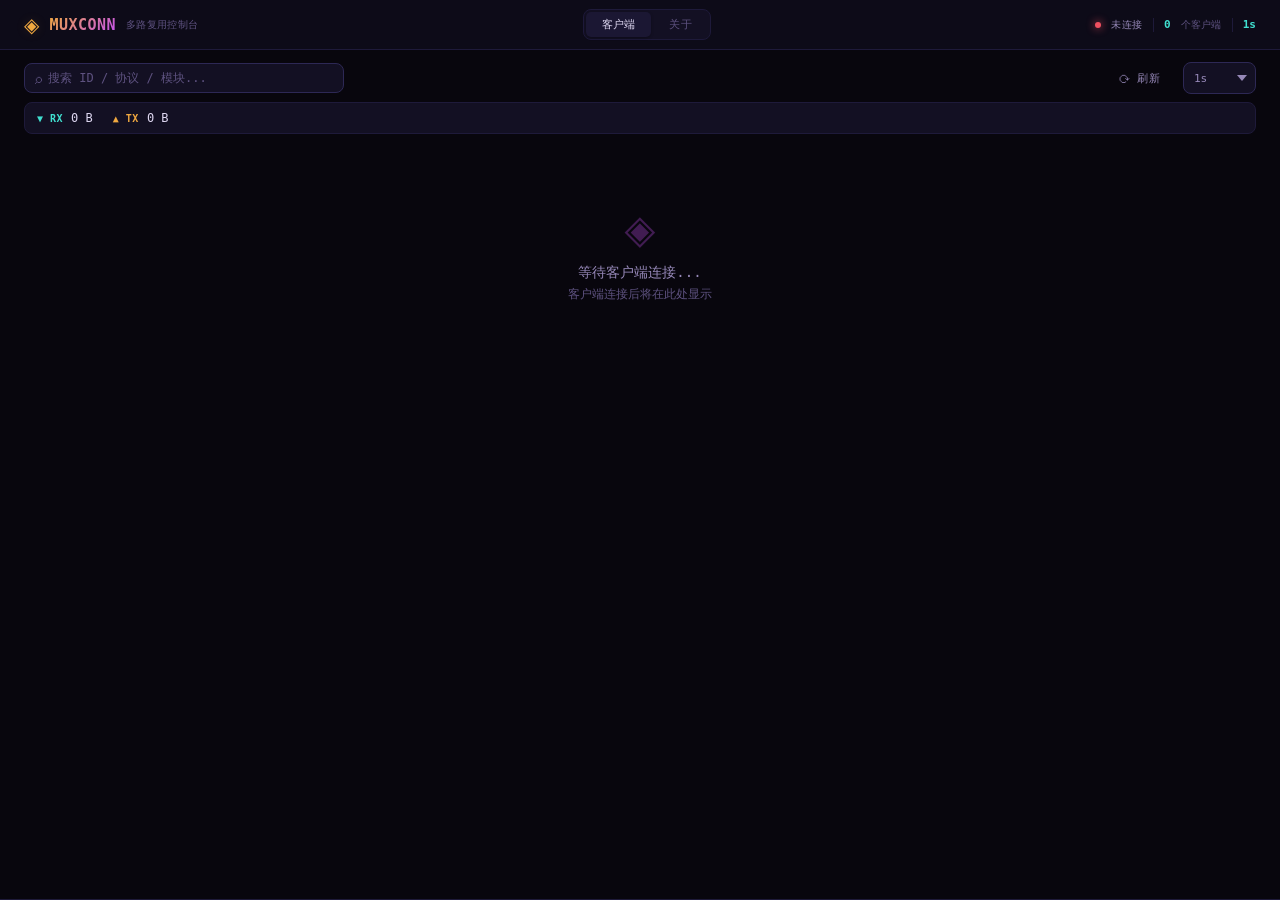
==== html/index.html @ 42e28bc2 "新增展示网页" ====
<!DOCTYPE html>
<html lang="zh-CN">
<head>
    <meta charset="UTF-8">
    <meta name="viewport" content="width=device-width, initial-scale=1.0">
    <title>MuxConn · 控制台</title>
    <link rel="stylesheet" href="style.css">
</head>
<body>
    <header>
        <div class="brand">
            <span class="brand-glyph">◈</span>
            <span class="brand-name">MUXCONN</span>
            <span class="brand-tag">多路复用控制台</span>
        </div>
        <div class="header-center">
            <nav class="tabs">
                <button class="tab active" data-view="clients">客户端</button>
                <button class="tab" data-view="about">关于</button>
            </nav>
        </div>
        <div class="header-status">
            <span class="live-indicator" id="liveDot"></span>
            <span class="live-label" id="statusText">未连接</span>
            <span class="stat-divider"></span>
            <span class="stat" id="clientCount">0</span>
            <span class="stat-label">个客户端</span>
            <span class="stat-divider"></span>
            <span class="stat" id="refreshInfo">自动</span>
        </div>
    </header>

    <main>
        <section id="view-clients" class="view active">
            <div class="toolbar">
                <div class="toolbar-left">
                    <div class="search-box">
                        <span class="search-icon">⌕</span>
                        <input type="text" id="searchInput" placeholder="搜索 ID / 协议 / 模块...">
                    </div>
                </div>
                <div class="toolbar-right">
                    <button class="btn btn-ghost" id="btnRefresh">
                        <span class="btn-icon">⟳</span> 刷新
                    </button>
                    <div class="interval-picker">
                        <select id="refreshInterval">
                            <option value="1" selected>1s</option>
                            <option value="3">3s</option>
                            <option value="5">5s</option>
                            <option value="10">10s</option>
                            <option value="0">不刷新</option>
                        </select>
                    </div>
                </div>
            </div>

            <div class="dashboard">
                <div class="traffic-bar">
                    <div class="traffic-item">
                        <span class="traffic-dir down">▼ RX</span>
                        <span class="traffic-val" id="totalRX">0 B</span>
                    </div>
                    <div class="traffic-item">
                        <span class="traffic-dir up">▲ TX</span>
                        <span class="traffic-val" id="totalTX">0 B</span>
                    </div>
                </div>
                <div class="card-grid" id="clientGrid">
                    <div class="empty-state" id="emptyState">
                        <div class="empty-icon">◈</div>
                        <div class="empty-title">等待客户端连接...</div>
                        <div class="empty-sub">客户端连接后将在此处显示</div>
                    </div>
                </div>
            </div>

            <div class="drawer" id="drawer">
                <div class="drawer-bar" id="drawerBar">
                    <span class="drawer-handle"></span>
                    <span class="drawer-title" id="drawerTitle">子流列表</span>
                    <span class="drawer-extra" id="drawerExtra"></span>
                </div>
                <div class="drawer-body" id="drawerBody">
                    <div class="drawer-empty" id="drawerEmpty">请选择客户端查看子流</div>
                    <table class="stream-table" id="streamTable">
                        <thead>
                            <tr>
                                <th>ID</th>
                                <th>RX ▾</th>
                                <th>TX ▴</th>
                                <th>连接时间</th>
                                <th>持续时长</th>
                                <th></th>
                            </tr>
                        </thead>
                        <tbody id="streamBody"></tbody>
                    </table>
                </div>
            </div>
        </section>

        <section id="view-about" class="view">
            <div class="about-panel">
                <div class="about-header">
                    <span class="about-glyph">◈</span>
                    <h2>MuxConn · 连接多路复用器</h2>
                </div>
                <p>一个 Go 库，可将多个子流多路复用到单个连接上，底层支持 <strong>yamux</strong> 或 <strong>smux</strong>。</p>
                <div class="about-section">
                    <h3>REST API</h3>
                    <div class="endpoint-list">
                        <code><span class="method">GET</span> /api/clients</code>
                        <code><span class="method">GET</span> /api/limit?id={id}&limit={rate}</code>
                        <code><span class="method">GET</span> /api/kill?id={id}&sid={sid}</code>
                        <code><span class="method">GET</span> /api/tunnel</code>
                        <code><span class="method">GET</span> /api/direct/{path}?id={id}</code>
                    </div>
                </div>
                <div class="about-section">
                    <h3>限流测试</h3>
                    <p>客户端上线后，使用 curl 测试限流效果：</p>
                    <code class="code-block">curl -L "http://127.0.0.1:9999/api/direct/api/download?id={CLIENT_ID}" -o /dev/null</code>
                    <p>在页面上调整限流值，观察下载速度的变化。</p>
                </div>
            </div>
        </section>
    </main>

    <div class="modal-overlay" id="limitModal">
        <div class="modal">
            <div class="modal-head">
                <h3>限流设置</h3>
                <button class="modal-x" id="modalClose">&times;</button>
            </div>
            <div class="modal-body">
                <div class="modal-target">客户端：<strong id="modalClientId">-</strong></div>
                <div class="form-row">
                    <label>速率</label>
                    <div class="form-controls">
                        <input type="number" id="modalLimit" value="10" min="0" placeholder="0">
                        <select id="modalUnit">
                            <option value="K">KB/s</option>
                            <option value="M" selected>MB/s</option>
                            <option value="G">GB/s</option>
                            <option value="inf">无限制</option>
                        </select>
                    </div>
                </div>
            </div>
            <div class="modal-foot">
                <button class="btn btn-ghost" id="modalCancel">取消</button>
                <button class="btn btn-primary" id="modalApply">应用</button>
            </div>
        </div>
    </div>

    <script src="app.js"></script>
</body>
</html>
---- html/style.css ----
*,
*::before,
*::after {
    margin: 0;
    padding: 0;
    box-sizing: border-box;
}

:root {
    --bg-deep: #08060d;
    --bg-base: #0d0b18;
    --bg-surface: #131023;
    --bg-elevated: #1b1733;
    --bg-hover: #231f40;
    --bg-active: #2b2650;

    --border-subtle: #1e1a3a;
    --border: #2d2855;

    --text-primary: #ddd6f0;
    --text-secondary: #9688b8;
    --text-muted: #5e5280;

    --accent-amber: #f0a840;
    --accent-teal: #40e0d0;
    --accent-magenta: #c450f0;
    --accent-red: #f05060;
    --accent-green: #50e090;

    --glow-amber: rgba(240, 168, 64, 0.15);
    --glow-teal: rgba(64, 224, 208, 0.12);
    --glow-magenta: rgba(196, 80, 240, 0.12);

    --font-mono: 'SF Mono', 'JetBrains Mono', 'Fira Code', 'Menlo', monospace;
    --font-sans: -apple-system, 'Inter', 'Segoe UI', system-ui, sans-serif;

    --radius: 8px;
    --radius-sm: 5px;
    --radius-lg: 12px;

    --transition: 180ms ease;
}

html {
    font-size: 14px;
    height: 100%;
}

body {
    font-family: var(--font-sans);
    background: var(--bg-deep);
    color: var(--text-primary);
    height: 100%;
    display: flex;
    flex-direction: column;
    overflow: hidden;
    -webkit-font-smoothing: antialiased;
}

::-webkit-scrollbar {
    width: 5px;
    height: 5px;
}
::-webkit-scrollbar-track {
    background: transparent;
}
::-webkit-scrollbar-thumb {
    background: var(--border);
    border-radius: 3px;
}
::-webkit-scrollbar-thumb:hover {
    background: var(--text-muted);
}

::selection {
    background: rgba(196, 80, 240, 0.3);
    color: #fff;
}

header {
    display: flex;
    align-items: center;
    justify-content: space-between;
    padding: 0 24px;
    height: 50px;
    background: var(--bg-base);
    border-bottom: 1px solid var(--border-subtle);
    flex-shrink: 0;
    user-select: none;
}

.brand {
    display: flex;
    align-items: center;
    gap: 10px;
}

.brand-glyph {
    font-size: 20px;
    color: var(--accent-amber);
    text-shadow: 0 0 12px var(--glow-amber);
}

.brand-name {
    font-family: var(--font-mono);
    font-size: 15px;
    font-weight: 700;
    letter-spacing: 0.5px;
    background: linear-gradient(135deg, var(--accent-amber), var(--accent-magenta));
    -webkit-background-clip: text;
    -webkit-text-fill-color: transparent;
    background-clip: text;
}

.brand-tag {
    font-family: var(--font-mono);
    font-size: 10px;
    color: var(--text-muted);
    letter-spacing: 0.3px;
}

.header-center {
    display: flex;
    align-items: center;
}

.tabs {
    display: flex;
    gap: 2px;
    background: var(--bg-surface);
    padding: 2px;
    border-radius: var(--radius);
    border: 1px solid var(--border-subtle);
}

.tab {
    padding: 5px 16px;
    border: none;
    background: transparent;
    color: var(--text-muted);
    font-family: var(--font-mono);
    font-size: 11px;
    cursor: pointer;
    border-radius: 5px;
    transition: all var(--transition);
    letter-spacing: 0.3px;
}

.tab:hover {
    color: var(--text-secondary);
    background: var(--bg-hover);
}

.tab.active {
    color: var(--text-primary);
    background: var(--bg-elevated);
    box-shadow: 0 1px 3px rgba(0,0,0,0.3);
}

.header-status {
    display: flex;
    align-items: center;
    gap: 10px;
    font-family: var(--font-mono);
    font-size: 11px;
    color: var(--text-secondary);
}

.live-indicator {
    width: 6px;
    height: 6px;
    border-radius: 50%;
    background: var(--text-muted);
    flex-shrink: 0;
}

.live-indicator.on {
    background: var(--accent-green);
    box-shadow: 0 0 8px var(--accent-green);
}

.live-indicator.off {
    background: var(--accent-red);
    box-shadow: 0 0 8px var(--accent-red);
    animation: pulse 1.5s ease-in-out infinite;
}

.live-label {
    text-transform: uppercase;
    letter-spacing: 0.5px;
    font-size: 10px;
}

.stat-divider {
    width: 1px;
    height: 14px;
    background: var(--border-subtle);
}

.stat {
    color: var(--accent-teal);
    font-weight: 600;
}

.stat-label {
    color: var(--text-muted);
    text-transform: uppercase;
    font-size: 10px;
    letter-spacing: 0.3px;
}

@keyframes pulse {
    0%, 100% { opacity: 1; }
    50% { opacity: 0.3; }
}

main {
    flex: 1;
    display: flex;
    flex-direction: column;
    min-height: 0;
}

.view {
    display: none;
    flex-direction: column;
    flex: 1;
    min-height: 0;
}

.view.active {
    display: flex;
}

.toolbar {
    display: flex;
    align-items: center;
    justify-content: space-between;
    padding: 12px 24px 8px;
    flex-shrink: 0;
    gap: 12px;
}

.toolbar-left {
    display: flex;
    align-items: center;
    gap: 12px;
    flex: 1;
    min-width: 0;
}

.toolbar-right {
    display: flex;
    align-items: center;
    gap: 8px;
    flex-shrink: 0;
}

.search-box {
    display: flex;
    align-items: center;
    background: var(--bg-surface);
    border: 1px solid var(--border);
    border-radius: var(--radius);
    padding: 0 10px;
    transition: border-color var(--transition);
    max-width: 320px;
    width: 100%;
}

.search-box:focus-within {
    border-color: var(--accent-magenta);
    box-shadow: 0 0 0 3px var(--glow-magenta);
}

.search-icon {
    color: var(--text-muted);
    font-size: 14px;
    margin-right: 6px;
    flex-shrink: 0;
}

.search-box input {
    width: 100%;
    padding: 7px 0;
    border: none;
    background: transparent;
    color: var(--text-primary);
    font-family: var(--font-mono);
    font-size: 12px;
    outline: none;
}

.search-box input::placeholder {
    color: var(--text-muted);
}

.btn {
    display: inline-flex;
    align-items: center;
    gap: 6px;
    padding: 7px 14px;
    border: 1px solid var(--border);
    border-radius: var(--radius);
    background: var(--bg-surface);
    color: var(--text-secondary);
    font-family: var(--font-mono);
    font-size: 11px;
    cursor: pointer;
    transition: all var(--transition);
    user-select: none;
    white-space: nowrap;
    letter-spacing: 0.3px;
}

.btn:hover {
    background: var(--bg-hover);
    border-color: var(--text-muted);
    color: var(--text-primary);
}

.btn:active {
    background: var(--bg-active);
}

.btn-icon {
    font-size: 13px;
}

.btn-ghost {
    background: transparent;
    border-color: transparent;
}

.btn-ghost:hover {
    background: var(--bg-surface);
    border-color: var(--border);
}

.btn-primary {
    background: linear-gradient(135deg, var(--accent-amber), #d09030);
    color: var(--bg-deep);
    border-color: var(--accent-amber);
    font-weight: 600;
}

.btn-primary:hover {
    filter: brightness(1.1);
}

.interval-picker select {
    padding: 0 28px 0 10px;
    height: 32px;
    border: 1px solid var(--border);
    border-radius: var(--radius);
    background: var(--bg-surface);
    color: var(--text-secondary);
    font-family: var(--font-mono);
    font-size: 11px;
    outline: none;
    cursor: pointer;
    transition: border-color var(--transition);
    appearance: none;
    -webkit-appearance: none;
    background-image: url("data:image/svg+xml,%3Csvg xmlns='http://www.w3.org/2000/svg' width='10' height='6'%3E%3Cpath d='M0 0l5 6 5-6z' fill='%239688b8'/%3E%3C/svg%3E");
    background-repeat: no-repeat;
    background-position: right 8px center;
}

.interval-picker select:focus {
    border-color: var(--accent-teal);
}

.interval-picker select:hover {
    border-color: var(--text-muted);
}

.dashboard {
    flex: 1;
    display: flex;
    flex-direction: column;
    padding: 0 24px 12px;
    min-height: 0;
    overflow: hidden;
}

.traffic-bar {
    display: flex;
    gap: 20px;
    padding: 8px 12px;
    margin-bottom: 10px;
    background: var(--bg-surface);
    border: 1px solid var(--border-subtle);
    border-radius: var(--radius);
    flex-shrink: 0;
}

.traffic-item {
    display: flex;
    align-items: center;
    gap: 8px;
    font-family: var(--font-mono);
    font-size: 12px;
}

.traffic-dir {
    font-size: 10px;
    font-weight: 600;
    letter-spacing: 0.5px;
}

.traffic-dir.down {
    color: var(--accent-teal);
}

.traffic-dir.up {
    color: var(--accent-amber);
}

.traffic-val {
    color: var(--text-primary);
    font-weight: 500;
}

.card-grid {
    flex: 1;
    display: grid;
    grid-template-columns: repeat(auto-fill, minmax(432px, 1fr));
    gap: 10px;
    overflow-y: auto;
    align-content: start;
    padding: 2px;
}

.card {
    background: var(--bg-surface);
    border: 1px solid var(--border-subtle);
    border-radius: var(--radius);
    padding: 14px 16px;
    cursor: pointer;
    transition: all var(--transition);
    position: relative;
}

.card::before {
    content: '';
    position: absolute;
    top: 0;
    left: 0;
    width: 3px;
    height: 100%;
    background: transparent;
    transition: background var(--transition);
}

.card:hover {
    background: var(--bg-hover);
    border-color: var(--border);
    transform: translateY(-1px);
    box-shadow: 0 4px 20px rgba(0,0,0,0.3);
}

.card.selected {
    border: 1px solid transparent;
    background:
        linear-gradient(var(--bg-hover), var(--bg-hover)) padding-box,
        linear-gradient(135deg, var(--accent-amber), var(--accent-magenta)) border-box;
    box-shadow: 0 0 16px rgba(218, 124, 152, 0.35);
}

.card-top {
    display: flex;
    align-items: center;
    justify-content: space-between;
    margin-bottom: 8px;
}

.card-id {
    font-family: var(--font-mono);
    font-size: 13px;
    font-weight: 600;
    color: var(--text-primary);
    margin-right: auto;
}

.card-id-label {
    font-family: var(--font-mono);
    font-size: 10px;
    color: var(--text-muted);
    text-transform: uppercase;
    letter-spacing: 0.3px;
}

.card-proto {
    font-family: var(--font-mono);
    font-size: 10px;
    padding: 2px 8px;
    border-radius: 10px;
    font-weight: 500;
    letter-spacing: 0.3px;
    text-transform: uppercase;
}

.card-proto.yamux {
    background: rgba(64, 224, 208, 0.1);
    color: var(--accent-teal);
    border: 1px solid rgba(64, 224, 208, 0.2);
}

.card-proto.smux {
    background: rgba(196, 80, 240, 0.1);
    color: var(--accent-magenta);
    border: 1px solid rgba(196, 80, 240, 0.2);
}

.card-body {
    display: grid;
    grid-template-columns: 1fr 1fr;
    gap: 4px 12px;
    margin-bottom: 8px;
}

.card-field {
    display: flex;
    flex-direction: column;
    gap: 1px;
}

.card-field.full {
    grid-column: 1 / -1;
}

.card-field-label {
    font-family: var(--font-mono);
    font-size: 9px;
    color: var(--text-muted);
    text-transform: uppercase;
    letter-spacing: 0.5px;
}

.card-field-val {
    font-family: var(--font-mono);
    font-size: 12px;
    color: var(--text-secondary);
}

.card-field-val.highlight {
    color: var(--accent-teal);
}

.arrow-dn {
    color: var(--accent-teal);
}

.arrow-up {
    color: var(--accent-amber);
}

.card-bottom {
    display: flex;
    align-items: center;
    justify-content: space-between;
    padding-top: 6px;
    border-top: 1px solid var(--border-subtle);
}

.card-bottom-group {
    display: flex;
    align-items: center;
    gap: 6px;
}

.card-bottom-label {
    font-family: var(--font-mono);
    font-size: 10px;
    color: var(--text-muted);
    text-transform: uppercase;
    letter-spacing: 0.3px;
}

.card-limit {
    font-family: var(--font-mono);
    font-size: 11px;
    padding: 2px 10px;
    border-radius: 10px;
    cursor: pointer;
    transition: all var(--transition);
    user-select: none;
    display: flex;
    align-items: center;
    gap: 4px;
}

.card-limit.unlimited {
    color: var(--accent-green);
    background: rgba(80, 224, 144, 0.08);
    border: 1px solid rgba(80, 224, 144, 0.15);
}

.card-limit.limited {
    color: var(--accent-amber);
    background: rgba(240, 168, 64, 0.08);
    border: 1px solid rgba(240, 168, 64, 0.15);
}

.card-limit:hover {
    filter: brightness(1.2);
}

.card-limit .edit-icon {
    display: inline-flex;
    opacity: 0.5;
    transition: opacity var(--transition);
}

.card-limit:hover .edit-icon {
    opacity: 1;
}

.card-streams {
    font-family: var(--font-mono);
    font-size: 11px;
    color: var(--text-muted);
}

.card-streams strong {
    color: var(--accent-magenta);
    font-weight: 600;
}

.card-module {
    font-family: var(--font-mono);
    font-size: 10px;
    color: var(--text-muted);
    overflow: hidden;
    text-overflow: ellipsis;
    white-space: nowrap;
}

.empty-state {
    grid-column: 1 / -1;
    display: flex;
    flex-direction: column;
    align-items: center;
    justify-content: center;
    padding: 60px 20px;
    color: var(--text-muted);
    animation: breathe 3s ease-in-out infinite;
}

@keyframes breathe {
    0%, 100% { opacity: 0.35; }
    50%      { opacity: 0.9; }
}

.empty-icon {
    font-size: 40px;
    margin-bottom: 12px;
    opacity: 0.3;
    color: var(--accent-magenta);
}

.empty-title {
    font-family: var(--font-mono);
    font-size: 14px;
    color: var(--text-secondary);
    margin-bottom: 4px;
}

.empty-sub {
    font-size: 12px;
    color: var(--text-muted);
}

.drawer {
    flex-shrink: 0;
    background: var(--bg-surface);
    border-top: 1px solid var(--border-subtle);
    transition: height 200ms ease;
    overflow: hidden;
    height: 0;
}

.drawer.open {
    transition: height 200ms ease;
}

.drawer.resizing {
    transition: none;
    user-select: none;
}

.drawer-bar {
    display: flex;
    align-items: center;
    gap: 10px;
    padding: 8px 24px;
    cursor: ns-resize;
    user-select: none;
    flex-shrink: 0;
}

.drawer-bar:hover {
    background: var(--bg-hover);
}

.drawer-bar:active {
    background: var(--bg-elevated);
}

.drawer-handle {
    width: 24px;
    height: 3px;
    background: var(--border);
    border-radius: 2px;
    flex-shrink: 0;
}

.drawer-title {
    font-family: var(--font-mono);
    font-size: 11px;
    color: var(--text-secondary);
    text-transform: uppercase;
    letter-spacing: 0.5px;
}

.drawer-extra {
    font-family: var(--font-mono);
    font-size: 10px;
    color: var(--text-muted);
    margin-left: auto;
}

.drawer-body {
    padding: 0 24px 12px;
    overflow-y: auto;
    height: calc(100% - 32px);
}

.drawer-empty {
    display: flex;
    align-items: center;
    justify-content: center;
    height: 100%;
    color: var(--text-muted);
    font-family: var(--font-mono);
    font-size: 12px;
    font-style: italic;
}

.stream-table {
    width: 100%;
    border-collapse: collapse;
    font-family: var(--font-mono);
    font-size: 11px;
}

.stream-table thead th {
    padding: 6px 10px;
    text-align: left;
    font-weight: 500;
    color: var(--text-muted);
    border-bottom: 1px solid var(--border-subtle);
    white-space: nowrap;
    user-select: none;
    text-transform: uppercase;
    font-size: 10px;
    letter-spacing: 0.3px;
}

.stream-table tbody tr {
    transition: background var(--transition);
    border-bottom: 1px solid var(--border-subtle);
}

.stream-table tbody tr:hover {
    background: var(--bg-hover);
}

.stream-table tbody tr:last-child {
    border-bottom: none;
}

.stream-table tbody td {
    padding: 5px 10px;
    white-space: nowrap;
    vertical-align: middle;
    color: var(--text-secondary);
}

.stream-kill {
    padding: 2px 10px;
    border: 1px solid var(--accent-red);
    border-radius: var(--radius-sm);
    background: transparent;
    color: var(--accent-red);
    font-family: var(--font-mono);
    font-size: 10px;
    cursor: pointer;
    transition: all var(--transition);
    opacity: 0.5;
}

.stream-kill:hover {
    background: rgba(240, 80, 96, 0.12);
    opacity: 1;
}

.modal-overlay {
    display: none;
    position: fixed;
    inset: 0;
    background: rgba(8, 6, 13, 0.7);
    backdrop-filter: blur(6px);
    z-index: 1000;
    align-items: center;
    justify-content: center;
}

.modal-overlay.open {
    display: flex;
}

.modal {
    background: var(--bg-elevated);
    border: 1px solid var(--border);
    border-radius: var(--radius-lg);
    width: 380px;
    max-width: 90vw;
    box-shadow: 0 24px 80px rgba(0,0,0,0.6);
}

.modal-head {
    display: flex;
    align-items: center;
    justify-content: space-between;
    padding: 16px 20px;
    border-bottom: 1px solid var(--border-subtle);
}

.modal-head h3 {
    font-family: var(--font-mono);
    font-size: 13px;
    font-weight: 500;
    color: var(--text-primary);
}

.modal-x {
    background: none;
    border: none;
    color: var(--text-muted);
    font-size: 22px;
    cursor: pointer;
    padding: 0 2px;
    line-height: 1;
    transition: color var(--transition);
}

.modal-x:hover {
    color: var(--text-primary);
}

.modal-body {
    padding: 20px;
}

.modal-target {
    font-family: var(--font-mono);
    font-size: 12px;
    color: var(--text-secondary);
    margin-bottom: 14px;
}

.modal-target strong {
    color: var(--accent-teal);
}

.form-row {
    display: flex;
    flex-direction: column;
    gap: 6px;
}

.form-row label {
    font-family: var(--font-mono);
    font-size: 10px;
    color: var(--text-muted);
    text-transform: uppercase;
    letter-spacing: 0.5px;
}

.form-controls {
    display: flex;
    gap: 8px;
    align-items: stretch;
}

.form-controls input {
    flex: 1;
    padding: 8px 12px;
    border: 1px solid var(--border);
    border-radius: var(--radius);
    background: var(--bg-surface);
    color: var(--text-primary);
    font-family: var(--font-mono);
    font-size: 13px;
    outline: none;
    transition: border-color var(--transition);
}

.form-controls input:focus {
    border-color: var(--accent-magenta);
    box-shadow: 0 0 0 3px var(--glow-magenta);
}

.form-controls input:disabled {
    opacity: 0.35;
    cursor: not-allowed;
}

.form-controls select {
    padding: 8px 28px 8px 10px;
    border: 1px solid var(--border);
    border-radius: var(--radius);
    background: var(--bg-surface);
    color: var(--text-secondary);
    font-family: var(--font-mono);
    font-size: 12px;
    outline: none;
    cursor: pointer;
    transition: border-color var(--transition);
    appearance: none;
    -webkit-appearance: none;
    background-image: url("data:image/svg+xml,%3Csvg xmlns='http://www.w3.org/2000/svg' width='10' height='6'%3E%3Cpath d='M0 0l5 6 5-6z' fill='%239688b8'/%3E%3C/svg%3E");
    background-repeat: no-repeat;
    background-position: right 8px center;
    min-width: 100px;
}

.form-controls select:focus {
    border-color: var(--accent-teal);
}

.modal-foot {
    display: flex;
    justify-content: flex-end;
    gap: 8px;
    padding: 12px 20px;
    border-top: 1px solid var(--border-subtle);
}

.about-panel {
    max-width: 600px;
    margin: 40px auto;
    padding: 28px 32px;
    background: var(--bg-surface);
    border: 1px solid var(--border-subtle);
    border-radius: var(--radius-lg);
    line-height: 1.7;
}

.about-header {
    display: flex;
    align-items: center;
    gap: 10px;
    margin-bottom: 14px;
}

.about-glyph {
    font-size: 24px;
    color: var(--accent-amber);
    text-shadow: 0 0 12px var(--glow-amber);
}

.about-header h2 {
    font-family: var(--font-mono);
    font-size: 15px;
    font-weight: 500;
    background: linear-gradient(135deg, var(--text-primary), var(--text-secondary));
    -webkit-background-clip: text;
    -webkit-text-fill-color: transparent;
    background-clip: text;
}

.about-panel p {
    font-size: 13px;
    color: var(--text-secondary);
    margin-bottom: 16px;
}

.about-section {
    margin-top: 20px;
}

.about-section h3 {
    font-family: var(--font-mono);
    font-size: 12px;
    font-weight: 500;
    color: var(--accent-amber);
    margin-bottom: 10px;
    text-transform: uppercase;
    letter-spacing: 1px;
}

.endpoint-list {
    display: flex;
    flex-direction: column;
    gap: 5px;
}

.endpoint-list code {
    display: block;
    padding: 6px 12px;
    background: var(--bg-elevated);
    border-radius: var(--radius-sm);
    font-family: var(--font-mono);
    font-size: 12px;
    color: var(--text-primary);
    border: 1px solid var(--border-subtle);
}

.method {
    color: var(--accent-green);
    font-weight: 600;
    margin-right: 6px;
}

.code-block {
    display: block;
    padding: 8px 12px;
    margin-top: 6px;
    background: var(--bg-elevated);
    border-radius: var(--radius-sm);
    font-family: var(--font-mono);
    font-size: 12px;
    color: var(--accent-teal);
    border: 1px solid var(--border-subtle);
    overflow-x: auto;
}

@keyframes cardIn {
    from { opacity: 0; transform: translateY(8px); }
    to   { opacity: 1; transform: translateY(0); }
}

.card {
    animation: cardIn 0.25s ease-out both;
}

.card:nth-child(1) { animation-delay: 0s; }
.card:nth-child(2) { animation-delay: 0.03s; }
.card:nth-child(3) { animation-delay: 0.06s; }
.card:nth-child(4) { animation-delay: 0.09s; }
.card:nth-child(5) { animation-delay: 0.12s; }
.card:nth-child(6) { animation-delay: 0.15s; }
.card:nth-child(7) { animation-delay: 0.18s; }
.card:nth-child(8) { animation-delay: 0.21s; }

@media (max-width: 700px) {
    .card-grid {
        grid-template-columns: 1fr;
    }
    header {
        padding: 0 12px;
    }
    .brand-tag {
        display: none;
    }
    .toolbar {
        padding: 10px 12px 6px;
    }
    .dashboard {
        padding: 0 12px 8px;
    }
    .drawer.open {
        transition: height 200ms ease;
    }
}
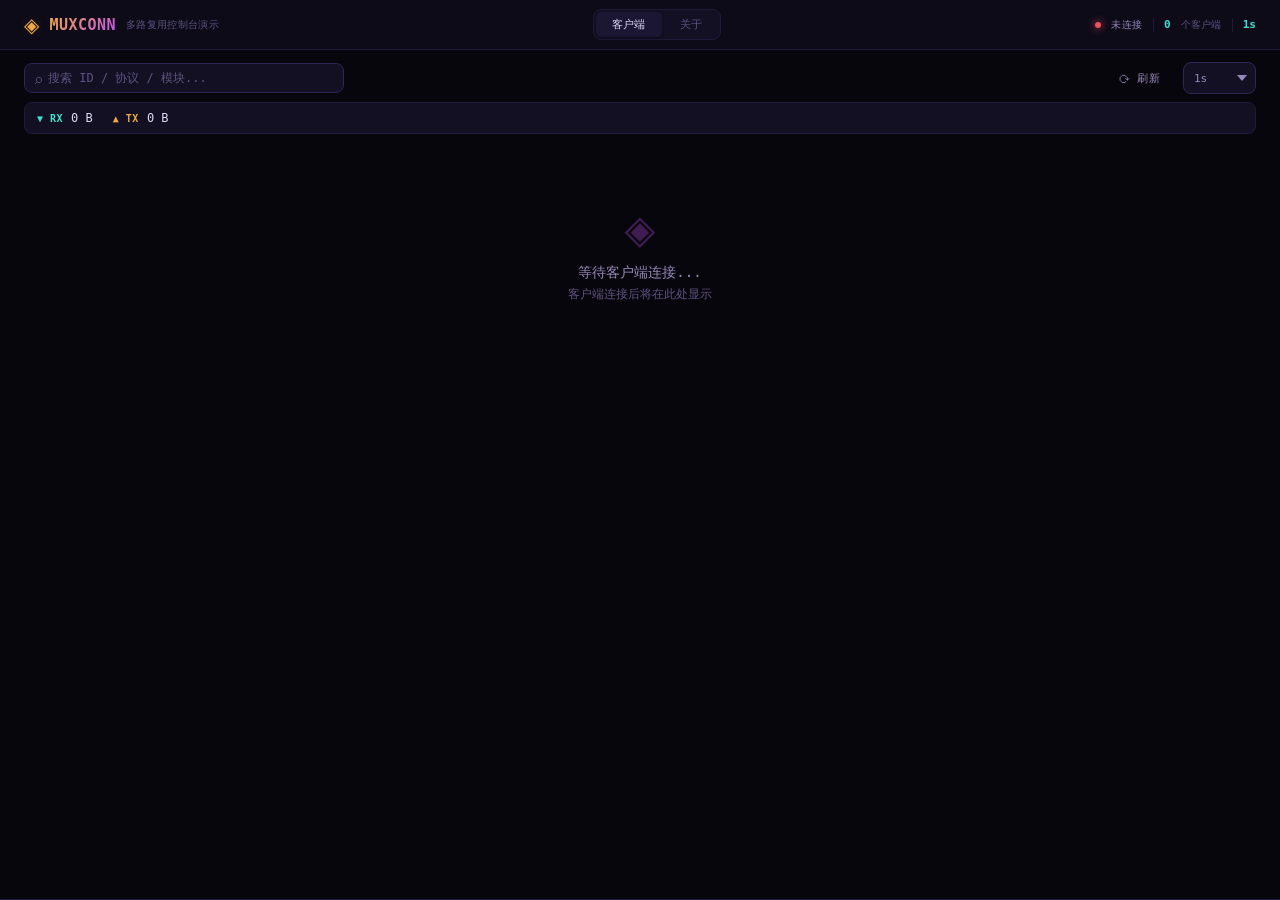
==== commit e825ca9d: "新增展示网页" ====
--- a/html/index.html
+++ b/html/index.html
@@ -3,158 +3,159 @@
 <head>
     <meta charset="UTF-8">
     <meta name="viewport" content="width=device-width, initial-scale=1.0">
-    <title>MuxConn · 控制台</title>
+    <title>MUXCONN · 控制台</title>
     <link rel="stylesheet" href="style.css">
 </head>
 <body>
-    <header>
-        <div class="brand">
-            <span class="brand-glyph">◈</span>
-            <span class="brand-name">MUXCONN</span>
-            <span class="brand-tag">多路复用控制台</span>
-        </div>
-        <div class="header-center">
-            <nav class="tabs">
-                <button class="tab active" data-view="clients">客户端</button>
-                <button class="tab" data-view="about">关于</button>
-            </nav>
-        </div>
-        <div class="header-status">
-            <span class="live-indicator" id="liveDot"></span>
-            <span class="live-label" id="statusText">未连接</span>
-            <span class="stat-divider"></span>
-            <span class="stat" id="clientCount">0</span>
-            <span class="stat-label">个客户端</span>
-            <span class="stat-divider"></span>
-            <span class="stat" id="refreshInfo">自动</span>
-        </div>
-    </header>
+<header>
+    <div class="brand">
+        <span class="brand-glyph">◈</span>
+        <span class="brand-name">MUXCONN</span>
+        <span class="brand-tag">多路复用控制台演示</span>
+    </div>
+    <div class="header-center">
+        <nav class="tabs">
+            <button class="tab active" data-view="clients">客户端</button>
+            <button class="tab" data-view="about">关于</button>
+        </nav>
+    </div>
+    <div class="header-status">
+        <span class="live-indicator" id="liveDot"></span>
+        <span class="live-label" id="statusText">未连接</span>
+        <span class="stat-divider"></span>
+        <span class="stat" id="clientCount">0</span>
+        <span class="stat-label">个客户端</span>
+        <span class="stat-divider"></span>
+        <span class="stat" id="refreshInfo">自动</span>
+    </div>
+</header>
 
-    <main>
-        <section id="view-clients" class="view active">
-            <div class="toolbar">
-                <div class="toolbar-left">
-                    <div class="search-box">
-                        <span class="search-icon">⌕</span>
-                        <input type="text" id="searchInput" placeholder="搜索 ID / 协议 / 模块...">
-                    </div>
-                </div>
-                <div class="toolbar-right">
-                    <button class="btn btn-ghost" id="btnRefresh">
-                        <span class="btn-icon">⟳</span> 刷新
-                    </button>
-                    <div class="interval-picker">
-                        <select id="refreshInterval">
-                            <option value="1" selected>1s</option>
-                            <option value="3">3s</option>
-                            <option value="5">5s</option>
-                            <option value="10">10s</option>
-                            <option value="0">不刷新</option>
-                        </select>
-                    </div>
+<main>
+    <section id="view-clients" class="view active">
+        <div class="toolbar">
+            <div class="toolbar-left">
+                <div class="search-box">
+                    <span class="search-icon">⌕</span>
+                    <input type="text" id="searchInput" placeholder="搜索 ID / 协议 / 模块...">
                 </div>
             </div>
-
-            <div class="dashboard">
-                <div class="traffic-bar">
-                    <div class="traffic-item">
-                        <span class="traffic-dir down">▼ RX</span>
-                        <span class="traffic-val" id="totalRX">0 B</span>
-                    </div>
-                    <div class="traffic-item">
-                        <span class="traffic-dir up">▲ TX</span>
-                        <span class="traffic-val" id="totalTX">0 B</span>
-                    </div>
-                </div>
-                <div class="card-grid" id="clientGrid">
-                    <div class="empty-state" id="emptyState">
-                        <div class="empty-icon">◈</div>
-                        <div class="empty-title">等待客户端连接...</div>
-                        <div class="empty-sub">客户端连接后将在此处显示</div>
-                    </div>
+            <div class="toolbar-right">
+                <button class="btn btn-ghost" id="btnRefresh">
+                    <span class="btn-icon">⟳</span> 刷新
+                </button>
+                <div class="interval-picker">
+                    <select id="refreshInterval">
+                        <option value="1" selected>1s</option>
+                        <option value="3">3s</option>
+                        <option value="5">5s</option>
+                        <option value="10">10s</option>
+                        <option value="0">不刷新</option>
+                    </select>
                 </div>
             </div>
+        </div>
 
-            <div class="drawer" id="drawer">
-                <div class="drawer-bar" id="drawerBar">
-                    <span class="drawer-handle"></span>
-                    <span class="drawer-title" id="drawerTitle">子流列表</span>
-                    <span class="drawer-extra" id="drawerExtra"></span>
+        <div class="dashboard">
+            <div class="traffic-bar">
+                <div class="traffic-item">
+                    <span class="traffic-dir down">▼ RX</span>
+                    <span class="traffic-val" id="totalRX">0 B</span>
                 </div>
-                <div class="drawer-body" id="drawerBody">
-                    <div class="drawer-empty" id="drawerEmpty">请选择客户端查看子流</div>
-                    <table class="stream-table" id="streamTable">
-                        <thead>
-                            <tr>
-                                <th>ID</th>
-                                <th>RX ▾</th>
-                                <th>TX ▴</th>
-                                <th>连接时间</th>
-                                <th>持续时长</th>
-                                <th></th>
-                            </tr>
-                        </thead>
-                        <tbody id="streamBody"></tbody>
-                    </table>
+                <div class="traffic-item">
+                    <span class="traffic-dir up">▲ TX</span>
+                    <span class="traffic-val" id="totalTX">0 B</span>
                 </div>
             </div>
-        </section>
-
-        <section id="view-about" class="view">
-            <div class="about-panel">
-                <div class="about-header">
-                    <span class="about-glyph">◈</span>
-                    <h2>MuxConn · 连接多路复用器</h2>
-                </div>
-                <p>一个 Go 库，可将多个子流多路复用到单个连接上，底层支持 <strong>yamux</strong> 或 <strong>smux</strong>。</p>
-                <div class="about-section">
-                    <h3>REST API</h3>
-                    <div class="endpoint-list">
-                        <code><span class="method">GET</span> /api/clients</code>
-                        <code><span class="method">GET</span> /api/limit?id={id}&limit={rate}</code>
-                        <code><span class="method">GET</span> /api/kill?id={id}&sid={sid}</code>
-                        <code><span class="method">GET</span> /api/tunnel</code>
-                        <code><span class="method">GET</span> /api/direct/{path}?id={id}</code>
-                    </div>
-                </div>
-                <div class="about-section">
-                    <h3>限流测试</h3>
-                    <p>客户端上线后，使用 curl 测试限流效果：</p>
-                    <code class="code-block">curl -L "http://127.0.0.1:9999/api/direct/api/download?id={CLIENT_ID}" -o /dev/null</code>
-                    <p>在页面上调整限流值，观察下载速度的变化。</p>
+            <div class="card-grid" id="clientGrid">
+                <div class="empty-state" id="emptyState">
+                    <div class="empty-icon">◈</div>
+                    <div class="empty-title">等待客户端连接...</div>
+                    <div class="empty-sub">客户端连接后将在此处显示</div>
                 </div>
             </div>
-        </section>
-    </main>
+        </div>
 
-    <div class="modal-overlay" id="limitModal">
-        <div class="modal">
-            <div class="modal-head">
-                <h3>限流设置</h3>
-                <button class="modal-x" id="modalClose">&times;</button>
+        <div class="drawer" id="drawer">
+            <div class="drawer-bar" id="drawerBar">
+                <span class="drawer-handle"></span>
+                <span class="drawer-title" id="drawerTitle">子流列表</span>
+                <span class="drawer-extra" id="drawerExtra"></span>
             </div>
-            <div class="modal-body">
-                <div class="modal-target">客户端：<strong id="modalClientId">-</strong></div>
-                <div class="form-row">
-                    <label>速率</label>
-                    <div class="form-controls">
-                        <input type="number" id="modalLimit" value="10" min="0" placeholder="0">
-                        <select id="modalUnit">
-                            <option value="K">KB/s</option>
-                            <option value="M" selected>MB/s</option>
-                            <option value="G">GB/s</option>
-                            <option value="inf">无限制</option>
-                        </select>
-                    </div>
+            <div class="drawer-body" id="drawerBody">
+                <div class="drawer-empty" id="drawerEmpty">请选择客户端查看子流</div>
+                <table class="stream-table" id="streamTable">
+                    <thead>
+                    <tr>
+                        <th>ID</th>
+                        <th>RX ▾</th>
+                        <th>TX ▴</th>
+                        <th>连接时间</th>
+                        <th>持续时长</th>
+                        <th></th>
+                    </tr>
+                    </thead>
+                    <tbody id="streamBody"></tbody>
+                </table>
+            </div>
+        </div>
+    </section>
+
+    <section id="view-about" class="view">
+        <div class="about-panel">
+            <div class="about-header">
+                <span class="about-glyph">◈</span>
+                <h2>MUXCONN · 连接多路复用器</h2>
+            </div>
+            <p>一个 Go 库，可将多个子流多路复用到单个连接上，底层支持 <strong>yamux</strong> 或 <strong>smux</strong>。</p>
+            <div class="about-section">
+                <h3>REST API</h3>
+                <div class="endpoint-list">
+                    <code><span class="method">GET</span> /api/clients</code>
+                    <code><span class="method">GET</span> /api/limit?id={id}&limit={rate}</code>
+                    <code><span class="method">GET</span> /api/kill?id={id}&sid={sid}</code>
+                    <code><span class="method">GET</span> /api/tunnel</code>
+                    <code><span class="method">GET</span> /api/direct/{path}?id={id}</code>
                 </div>
             </div>
-            <div class="modal-foot">
-                <button class="btn btn-ghost" id="modalCancel">取消</button>
-                <button class="btn btn-primary" id="modalApply">应用</button>
+            <div class="about-section">
+                <h3>限流测试</h3>
+                <p>客户端上线后，使用 curl 测试限流效果：</p>
+                <code class="code-block">curl -L "http://127.0.0.1:9999/api/direct/api/download?id={CLIENT_ID}" -o
+                    /dev/null</code>
+                <p>在页面上调整限流值，观察下载速度的变化。</p>
             </div>
         </div>
+    </section>
+</main>
+
+<div class="modal-overlay" id="limitModal">
+    <div class="modal">
+        <div class="modal-head">
+            <h3>限流设置</h3>
+            <button class="modal-x" id="modalClose">&times;</button>
+        </div>
+        <div class="modal-body">
+            <div class="modal-target">客户端：<strong id="modalClientId">-</strong></div>
+            <div class="form-row">
+                <label>速率</label>
+                <div class="form-controls">
+                    <input type="number" id="modalLimit" value="10" min="0" placeholder="0">
+                    <select id="modalUnit">
+                        <option value="K">KB/s</option>
+                        <option value="M" selected>MB/s</option>
+                        <option value="G">GB/s</option>
+                        <option value="inf">无限制</option>
+                    </select>
+                </div>
+            </div>
+        </div>
+        <div class="modal-foot">
+            <button class="btn btn-ghost" id="modalCancel">取消</button>
+            <button class="btn btn-primary" id="modalApply">应用</button>
+        </div>
     </div>
+</div>
 
-    <script src="app.js"></script>
+<script src="app.js"></script>
 </body>
 </html>
--- a/html/style.css
+++ b/html/style.css
@@ -61,13 +61,16 @@
     width: 5px;
     height: 5px;
 }
+
 ::-webkit-scrollbar-track {
     background: transparent;
 }
+
 ::-webkit-scrollbar-thumb {
     background: var(--border);
     border-radius: 3px;
 }
+
 ::-webkit-scrollbar-thumb:hover {
     background: var(--text-muted);
 }
@@ -154,7 +157,7 @@
 .tab.active {
     color: var(--text-primary);
     background: var(--bg-elevated);
-    box-shadow: 0 1px 3px rgba(0,0,0,0.3);
+    box-shadow: 0 1px 3px rgba(0, 0, 0, 0.3);
 }
 
 .header-status {
@@ -210,8 +213,12 @@
 }
 
 @keyframes pulse {
-    0%, 100% { opacity: 1; }
-    50% { opacity: 0.3; }
+    0%, 100% {
+        opacity: 1;
+    }
+    50% {
+        opacity: 0.3;
+    }
 }
 
 main {
@@ -457,14 +464,13 @@
     background: var(--bg-hover);
     border-color: var(--border);
     transform: translateY(-1px);
-    box-shadow: 0 4px 20px rgba(0,0,0,0.3);
+    box-shadow: 0 4px 20px rgba(0, 0, 0, 0.3);
 }
 
 .card.selected {
     border: 1px solid transparent;
-    background:
-        linear-gradient(var(--bg-hover), var(--bg-hover)) padding-box,
-        linear-gradient(135deg, var(--accent-amber), var(--accent-magenta)) border-box;
+    background: linear-gradient(var(--bg-hover), var(--bg-hover)) padding-box,
+    linear-gradient(135deg, var(--accent-amber), var(--accent-magenta)) border-box;
     box-shadow: 0 0 16px rgba(218, 124, 152, 0.35);
 }
 
@@ -649,8 +655,12 @@
 }
 
 @keyframes breathe {
-    0%, 100% { opacity: 0.35; }
-    50%      { opacity: 0.9; }
+    0%, 100% {
+        opacity: 0.35;
+    }
+    50% {
+        opacity: 0.9;
+    }
 }
 
 .empty-icon {
@@ -827,7 +837,7 @@
     border-radius: var(--radius-lg);
     width: 380px;
     max-width: 90vw;
-    box-shadow: 0 24px 80px rgba(0,0,0,0.6);
+    box-shadow: 0 24px 80px rgba(0, 0, 0, 0.6);
 }
 
 .modal-head {
@@ -1039,39 +1049,73 @@
 }
 
 @keyframes cardIn {
-    from { opacity: 0; transform: translateY(8px); }
-    to   { opacity: 1; transform: translateY(0); }
+    from {
+        opacity: 0;
+        transform: translateY(8px);
+    }
+    to {
+        opacity: 1;
+        transform: translateY(0);
+    }
 }
 
 .card {
     animation: cardIn 0.25s ease-out both;
 }
 
-.card:nth-child(1) { animation-delay: 0s; }
-.card:nth-child(2) { animation-delay: 0.03s; }
-.card:nth-child(3) { animation-delay: 0.06s; }
-.card:nth-child(4) { animation-delay: 0.09s; }
-.card:nth-child(5) { animation-delay: 0.12s; }
-.card:nth-child(6) { animation-delay: 0.15s; }
-.card:nth-child(7) { animation-delay: 0.18s; }
-.card:nth-child(8) { animation-delay: 0.21s; }
+.card:nth-child(1) {
+    animation-delay: 0s;
+}
+
+.card:nth-child(2) {
+    animation-delay: 0.03s;
+}
+
+.card:nth-child(3) {
+    animation-delay: 0.06s;
+}
+
+.card:nth-child(4) {
+    animation-delay: 0.09s;
+}
+
+.card:nth-child(5) {
+    animation-delay: 0.12s;
+}
+
+.card:nth-child(6) {
+    animation-delay: 0.15s;
+}
+
+.card:nth-child(7) {
+    animation-delay: 0.18s;
+}
+
+.card:nth-child(8) {
+    animation-delay: 0.21s;
+}
 
 @media (max-width: 700px) {
     .card-grid {
         grid-template-columns: 1fr;
     }
+
     header {
         padding: 0 12px;
     }
+
     .brand-tag {
         display: none;
     }
+
     .toolbar {
         padding: 10px 12px 6px;
     }
+
     .dashboard {
         padding: 0 12px 8px;
     }
+
     .drawer.open {
         transition: height 200ms ease;
     }
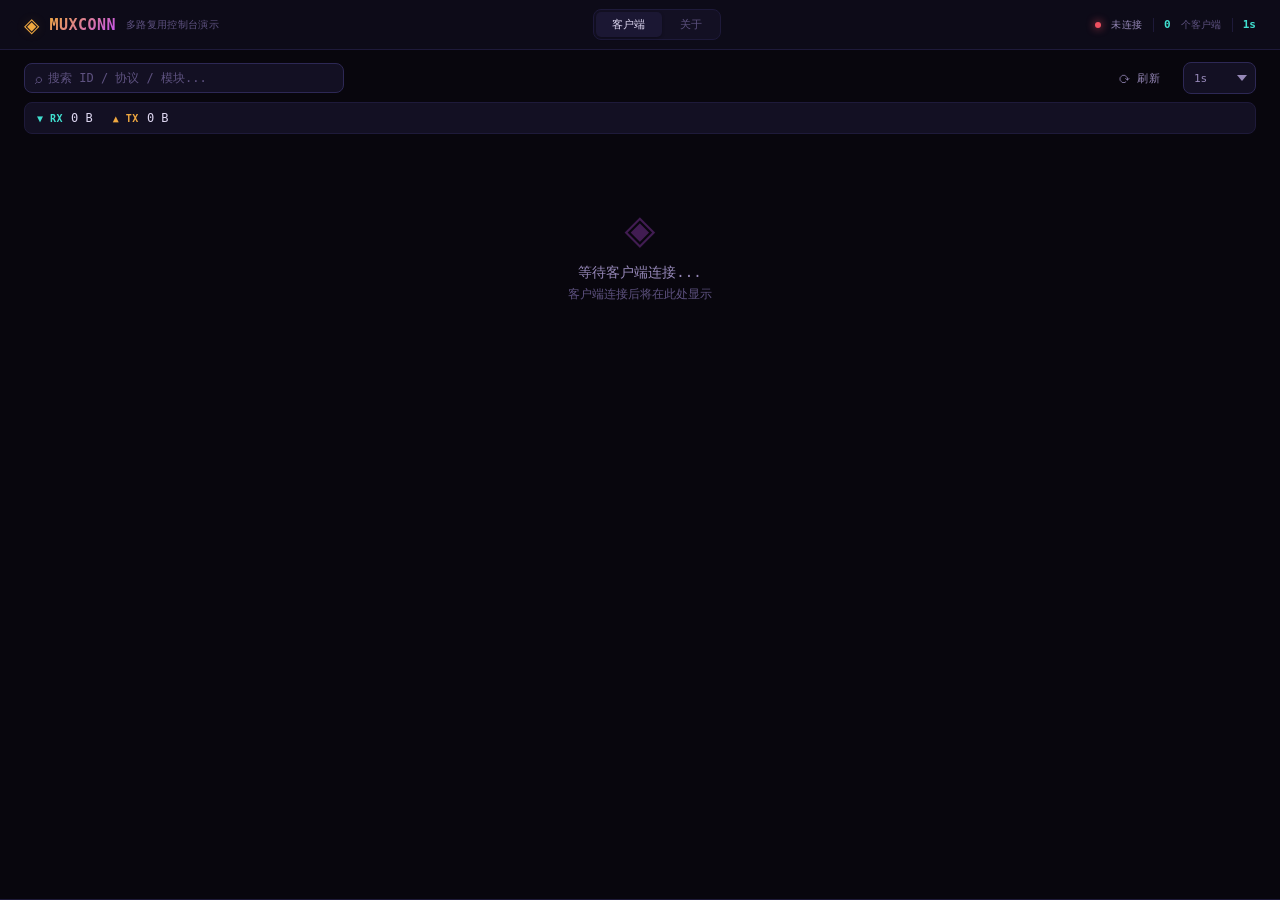
==== commit 82779ac0: "帮助文档" ====
--- a/html/index.html
+++ b/html/index.html
@@ -119,10 +119,14 @@
             </div>
             <div class="about-section">
                 <h3>限流测试</h3>
-                <p>客户端上线后，使用 curl 测试限流效果：</p>
+                <p>客户端上线后，使用 curl 测试限流效果。在页面上调整限流值，观察下载速度的变化。</p>
+                <p>Linux / macOS</p>
                 <code class="code-block">curl -L "http://127.0.0.1:9999/api/direct/api/download?id={CLIENT_ID}" -o
                     /dev/null</code>
-                <p>在页面上调整限流值，观察下载速度的变化。</p>
+                <p></p>
+                <p>Windows</p>
+                <code class="code-block">curl.exe -L "http://127.0.0.1:9999/api/direct/api/download?id={CLIENT_ID}" -o
+                    NUL</code>
             </div>
         </div>
     </section>
